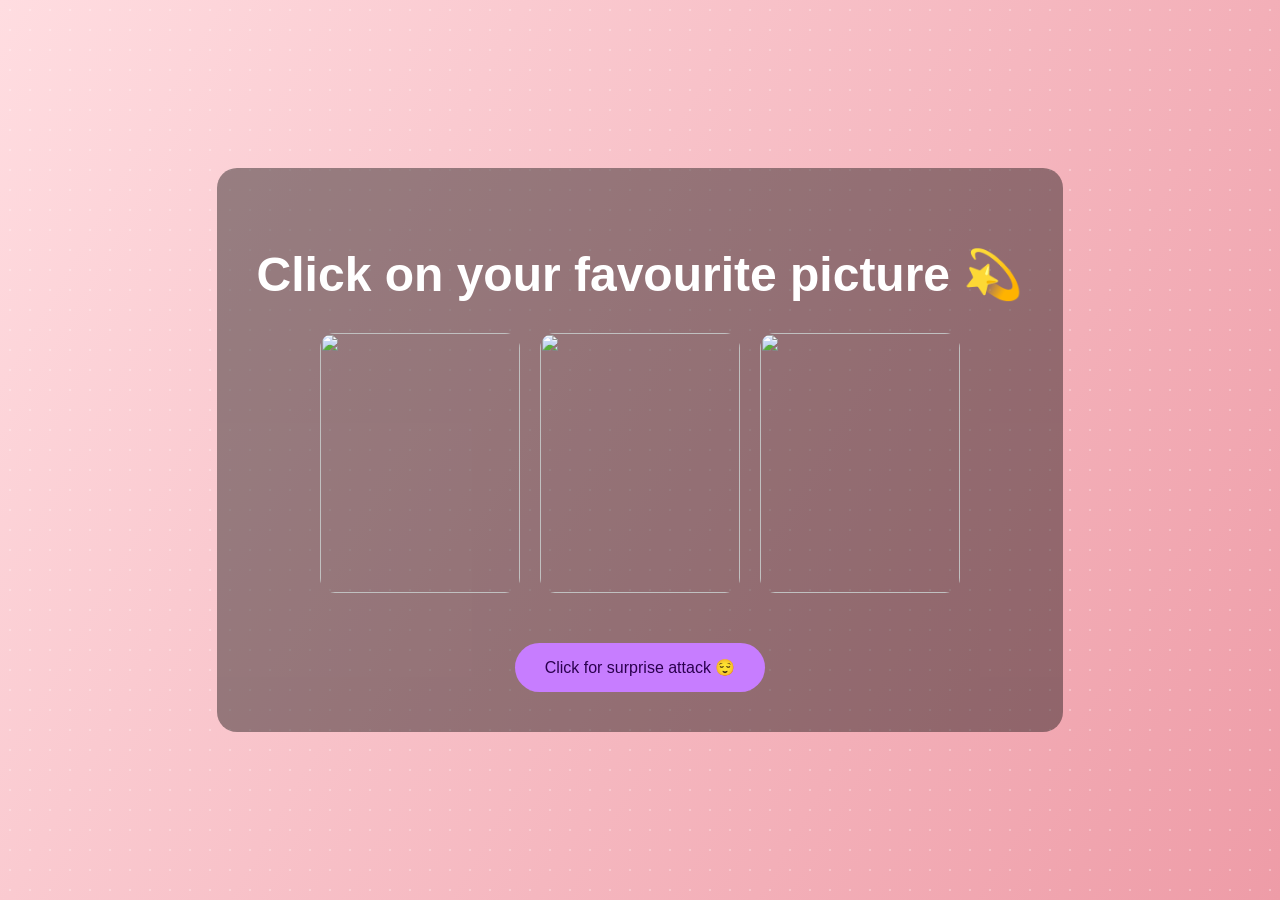
==== page2.html @ 5389acff "Add initial birthday surprise website files" ====
<!DOCTYPE html>
<html lang="en">
<head>
  <meta charset="UTF-8">
  <title>Your Surprise</title>
  <link rel="stylesheet" href="style.css">
</head>
<body>
<audio id="bg-music" src="music/song.mp3" autoplay></audio>
   <div class="confetti"></div>
  <div class="container">
    <h2 class="title">Click on your favourite picture 💫</h2>

    <div class="card-container">
      <div class="card" onclick="flipCard(this)">
        <div class="card-inner">
          <div class="card-front">
            <img src="images/pic1.jpg.jpeg">
          </div>
          <div class="card-back">
            <p>Your smile has a quiet magic. It makes everything feel lighter without even trying.</p>
          </div>
        </div>
      </div>

      <div class="card" onclick="flipCard(this)">
        <div class="card-inner">
          <div class="card-front">
            <img src="images/pic2.jpg.jpeg">
          </div>
          <div class="card-back">
            <p>You have this calm and warmth that makes people feel safe just by being around you.</p>
          </div>
        </div>
      </div>

      <div class="card" onclick="flipCard(this)">
        <div class="card-inner">
          <div class="card-front">
            <img src="images/pic3.jpg.jpeg">
          </div>
          <div class="card-back">
            <p>You are effortlessly special. The kind of person people remember without realizing why.</p>
          </div>
        </div>
      </div>
    </div>

    <button id="finalBtn" onclick="goFinal()">Click for surprise attack 😌</button>
  </div>
<script src="script.js"></script>
  
</body>
</html>
---- style.css ----
body {
  margin: 0;
  height: 100vh;
  font-family: Arial, sans-serif;
  background: linear-gradient(135deg, #3a0ca3, #7209b7, #b5179e);
  display: flex;
  justify-content: center;
  align-items: center;
  color: white;
  text-align: center;
}

.container {
  background: rgba(0, 0, 0, 0.4);
  padding: 40px;
  border-radius: 20px;
  position: relative;
  z-index: 1
}

.title {
  font-size: 48px;
  margin-bottom: 10px;
}

.subtitle {
  font-size: 18px;
  margin-bottom: 30px;
}

button {
  padding: 15px 30px;
  font-size: 16px;
  border: none;
  border-radius: 30px;
  cursor: pointer;
  background: #c77dff;
  color: #2b004f;
}

button:hover {
  background: #e0aaff;
}
.card-container {
  display: flex;
  gap: 20px;
  justify-content: center;
  margin: 30px 0;
  flex-wrap: wrap;
}

.card {
  width: 200px;
  height: 260px;
  perspective: 1000px;
  cursor: pointer;
}

.card-inner {
  width: 100%;
  height: 100%;
  transition: transform 0.8s;
  transform-style: preserve-3d;
}

.card.flipped .card-inner {
  transform: rotateY(180deg);
}

.card-front,
.card-back {
  position: absolute;
  width: 100%;
  height: 100%;
  backface-visibility: hidden;
  border-radius: 15px;
  overflow: hidden;
}

.card-front img {
  width: 100%;
  height: 100%;
  object-fit: cover;
}

.card-back {
  background: rgba(0, 0, 0, 0.7);
  color: white;
  transform: rotateY(180deg);
  display: flex;
  align-items: center;
  justify-content: center;
  padding: 20px;
  font-size: 15px;
}

#finalBtn {
  display: inline-block;
  margin-top: 20px;
}
@keyframes glow {
  0% { text-shadow: 0 0 10px #c77dff; }
  50% { text-shadow: 0 0 25px #e0aaff; }
  100% { text-shadow: 0 0 10px #c77dff; }
}

.title {
  animation: glow 2s infinite;
}
.balloons {
  position: fixed;
  bottom: 0;
  left: 0;
  width: 100%;
  height: 100%;
  overflow: hidden;
  z-index: 0;
}

.balloon {
  position: absolute;
  bottom: -150px;
  width: 40px;
  height: 55px;
  background: rgba(224, 170, 255, 0.8);
  border-radius: 50% 50% 50% 50%;
  animation: floatUp 10s linear infinite;
}

.balloon::after {
  content: "";
  position: absolute;
  width: 2px;
  height: 30px;
  background: rgba(255,255,255,0.6);
  top: 55px;
  left: 50%;
}

@keyframes floatUp {
  0% {
    transform: translateY(0);
    opacity: 0;
  }
  10% {
    opacity: 1;
  }
  100% {
    transform: translateY(-110vh);
    opacity: 0;
  }
}
.balloon-container {
  position: fixed;
  bottom: -100px;
  left: 0;
  width: 100%;
  height: 100%;
  pointer-events: none;
  overflow: hidden;
}

.balloon {
  position: absolute;
  bottom: -100px;
  width: 50px;
  height: 70px;
  background-color: red;
  border-radius: 50%;
  animation: fly 6s linear infinite;
}

@keyframes fly {
  0% {
    transform: translateY(0);
    opacity: 1;
  }
  100% {
    transform: translateY(-120vh);
    opacity: 0;
  }
}
body {
  margin: 0;
  min-height: 100vh;
  background: linear-gradient(120deg, #ffdde1, #ee9ca7);
  font-family: 'Poppins', sans-serif;
  overflow: hidden;
}

.bg-dots span {
  position: absolute;
  width: 8px;
  height: 8px;
  background: rgba(255,255,255,0.6);
  border-radius: 50%;
  animation: float 12s linear infinite;
}

@keyframes float {
  from { transform: translateY(100vh); }
  to { transform: translateY(-10vh); }
}
.confetti {
  position: fixed;
  inset: 0;
  background-image: radial-gradient(#fff 1px, transparent 1px);
  background-size: 20px 20px;
  animation: moveBg 20s linear infinite;
  opacity: 0.3;
  pointer-events: none;
z-index: 0;
}

@keyframes moveBg {
  from { background-position: 0 0; }
  to { background-position: 200px 200px; }
}
.balloons {
  position: fixed;
  inset: 0;
  overflow: hidden;
}

.heart-balloon {
  position: absolute;
  width: 40px;
  height: 40px;
  background: red;
  transform: rotate(-45deg);
  animation: rise 10s linear infinite;
}

.heart-balloon::before,
.heart-balloon::after {
  content: '';
  position: absolute;
  width: 40px;
  height: 40px;
  background: red;
  border-radius: 50%;
}

.heart-balloon::before {
  top: -20px;
  left: 0;
}

.heart-balloon::after {
  left: 20px;
  top: 0;
}

@keyframes rise {
  from {
    bottom: -10%;
    opacity: 0;
  }
  to {
    bottom: 110%;
    opacity: 1;
  }
}
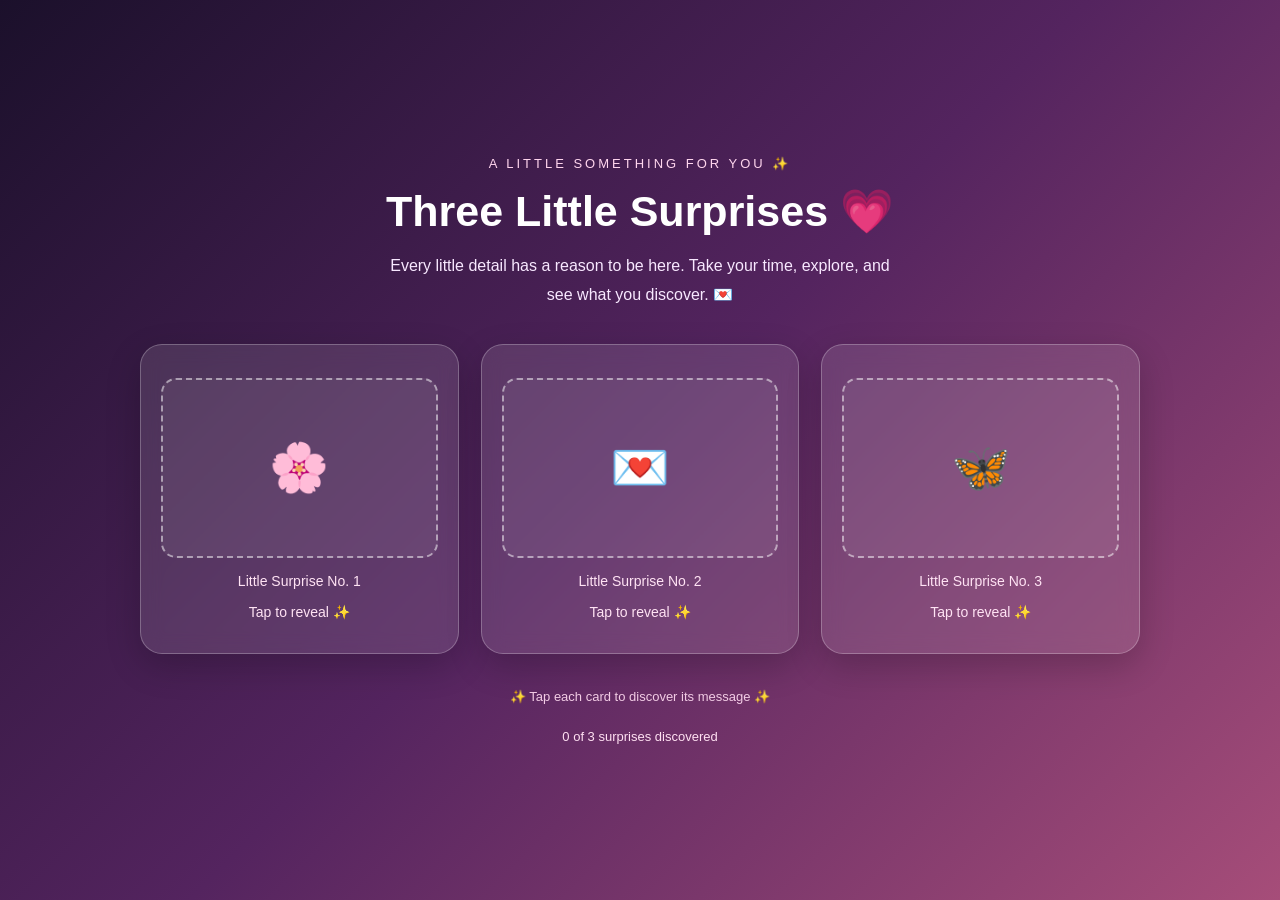
==== commit 31e063ac: "Redesign interactive surprise page" ====
--- a/page2.html
+++ b/page2.html
@@ -1,54 +1,318 @@
 <!DOCTYPE html>
 <html lang="en">
 <head>
-  <meta charset="UTF-8">
-  <title>Your Surprise</title>
-  <link rel="stylesheet" href="style.css">
+    <meta charset="UTF-8">
+    <meta name="viewport" content="width=device-width, initial-scale=1.0">
+
+    <title>A Few Little Things 💗</title>
+
+    <link rel="stylesheet" href="style.css">
+
+    <style>
+        * {
+            box-sizing: border-box;
+        }
+
+        body {
+            min-height: 100vh;
+            margin: 0;
+            padding: 35px 18px;
+            font-family: "Segoe UI", sans-serif;
+            color: #fff;
+            text-align: center;
+            background: linear-gradient(
+                135deg,
+                #1b102b,
+                #54245f,
+                #a64d79
+            );
+        }
+
+        .page {
+            width: min(100%, 1000px);
+            margin: auto;
+            position: relative;
+            z-index: 1;
+        }
+
+        .eyebrow {
+            color: #ffd6ee;
+            font-size: 13px;
+            letter-spacing: 3px;
+            text-transform: uppercase;
+        }
+
+        h1 {
+            font-size: clamp(28px, 6vw, 43px);
+            margin: 15px 0;
+        }
+
+        .intro {
+            max-width: 520px;
+            margin: 0 auto 35px;
+            line-height: 1.8;
+            color: #f8e8ff;
+        }
+
+        .cards {
+            display: grid;
+            grid-template-columns: repeat(3, minmax(0, 1fr));
+            gap: 22px;
+            margin: 35px 0;
+        }
+
+        .photo-card {
+            height: 310px;
+            perspective: 1000px;
+            cursor: pointer;
+            border-radius: 22px;
+            outline-offset: 5px;
+        }
+
+        .card-inner {
+            height: 100%;
+            width: 100%;
+            position: relative;
+            transition: transform 0.7s ease;
+            transform-style: preserve-3d;
+        }
+
+        .photo-card.flipped .card-inner {
+            transform: rotateY(180deg);
+        }
+
+        .front,
+        .back {
+            position: absolute;
+            inset: 0;
+            overflow: hidden;
+            border-radius: 22px;
+            border: 1px solid rgba(255, 255, 255, 0.25);
+            backface-visibility: hidden;
+            -webkit-backface-visibility: hidden;
+            box-shadow: 0 12px 35px rgba(0, 0, 0, 0.2);
+        }
+
+        .front {
+            display: flex;
+            flex-direction: column;
+            justify-content: center;
+            align-items: center;
+            gap: 15px;
+            padding: 20px;
+            background: rgba(255, 255, 255, 0.11);
+            backdrop-filter: blur(10px);
+        }
+
+        .photo-placeholder {
+            width: 100%;
+            height: 180px;
+            border: 2px dashed rgba(255, 255, 255, 0.5);
+            border-radius: 15px;
+            display: grid;
+            place-items: center;
+            font-size: 48px;
+            background: rgba(255, 255, 255, 0.06);
+        }
+
+        .front p {
+            margin: 0;
+            font-size: 14px;
+            color: #ffe3f4;
+        }
+
+        .back {
+            transform: rotateY(180deg);
+            display: flex;
+            align-items: center;
+            justify-content: center;
+            padding: 25px;
+            background: linear-gradient(145deg, #754477, #482449);
+        }
+
+        .back p {
+            font-size: 16px;
+            line-height: 1.9;
+        }
+
+        .card-number {
+            display: block;
+            font-size: 12px;
+            letter-spacing: 2px;
+            color: #ffd6ee;
+            margin-bottom: 14px;
+        }
+
+        .instruction {
+            font-size: 13px;
+            color: #f3cde6;
+            margin: 25px 0;
+        }
+
+        #finalBtn {
+            display: none;
+            margin: 10px auto 0;
+            padding: 14px 25px;
+            border: none;
+            border-radius: 30px;
+            background: #fff0f8;
+            color: #71365f;
+            font-weight: bold;
+            font-size: 15px;
+            cursor: pointer;
+            transition: transform 0.2s ease;
+        }
+
+        #finalBtn:hover {
+            transform: translateY(-3px);
+        }
+
+        #progress {
+            color: #ffe0f2;
+            font-size: 13px;
+            margin-top: 20px;
+        }
+
+        @media (max-width: 700px) {
+            .cards {
+                grid-template-columns: 1fr;
+                max-width: 340px;
+                margin: 30px auto;
+            }
+
+            .photo-card {
+                height: 290px;
+            }
+
+            .photo-placeholder {
+                height: 165px;
+            }
+        }
+
+        @media (prefers-reduced-motion: reduce) {
+            .card-inner {
+                transition: none;
+            }
+        }
+    </style>
 </head>
+
 <body>
-<audio id="bg-music" src="music/song.mp3" autoplay></audio>
-   <div class="confetti"></div>
-  <div class="container">
-    <h2 class="title">Click on your favourite picture 💫</h2>
-
-    <div class="card-container">
-      <div class="card" onclick="flipCard(this)">
-        <div class="card-inner">
-          <div class="card-front">
-            <img src="images/pic1.jpg.jpeg">
-          </div>
-          <div class="card-back">
-            <p>Your smile has a quiet magic. It makes everything feel lighter without even trying.</p>
-          </div>
+
+    <main class="page">
+
+        <p class="eyebrow">A little something for you ✨</p>
+
+        <h1>Three Little Surprises 💗</h1>
+
+        <p class="intro">
+            Every little detail has a reason to be here.
+            Take your time, explore, and see what you discover. 💌
+        </p>
+
+        <div class="cards">
+
+            <div class="photo-card"
+                 role="button"
+                 tabindex="0"
+                 aria-label="Reveal surprise one"
+                 aria-pressed="false"
+                 onclick="flipCard(this)"
+                 onkeydown="handleCardKey(event, this)">
+
+                <div class="card-inner">
+                    <div class="front">
+                        <div class="photo-placeholder" aria-hidden="true">🌸</div>
+                        <p>Little Surprise No. 1</p>
+                        <p>Tap to reveal ✨</p>
+                    </div>
+
+                    <div class="back">
+                        <p>
+                            <span class="card-number">01 · A LITTLE NOTE</span>
+                            Some surprises are best discovered
+                            one little moment at a time. 💗
+                        </p>
+                    </div>
+                </div>
+            </div>
+
+            <div class="photo-card"
+                 role="button"
+                 tabindex="0"
+                 aria-label="Reveal surprise two"
+                 aria-pressed="false"
+                 onclick="flipCard(this)"
+                 onkeydown="handleCardKey(event, this)">
+
+                <div class="card-inner">
+                    <div class="front">
+                        <div class="photo-placeholder" aria-hidden="true">💌</div>
+                        <p>Little Surprise No. 2</p>
+                        <p>Tap to reveal ✨</p>
+                    </div>
+
+                    <div class="back">
+                        <p>
+                            <span class="card-number">02 · A LITTLE THOUGHT</span>
+                            Even the smallest details can make
+                            a day feel a little more special. 🌷
+                        </p>
+                    </div>
+                </div>
+            </div>
+
+            <div class="photo-card"
+                 role="button"
+                 tabindex="0"
+                 aria-label="Reveal surprise three"
+                 aria-pressed="false"
+                 onclick="flipCard(this)"
+                 onkeydown="handleCardKey(event, this)">
+
+                <div class="card-inner">
+                    <div class="front">
+                        <div class="photo-placeholder" aria-hidden="true">🦋</div>
+                        <p>Little Surprise No. 3</p>
+                        <p>Tap to reveal ✨</p>
+                    </div>
+
+                    <div class="back">
+                        <p>
+                            <span class="card-number">03 · ONE MORE THING</span>
+                            There's still a little more waiting
+                            for you beyond these cards. 🎀
+                        </p>
+                    </div>
+                </div>
+            </div>
+
         </div>
-      </div>
-
-      <div class="card" onclick="flipCard(this)">
-        <div class="card-inner">
-          <div class="card-front">
-            <img src="images/pic2.jpg.jpeg">
-          </div>
-          <div class="card-back">
-            <p>You have this calm and warmth that makes people feel safe just by being around you.</p>
-          </div>
-        </div>
-      </div>
-
-      <div class="card" onclick="flipCard(this)">
-        <div class="card-inner">
-          <div class="card-front">
-            <img src="images/pic3.jpg.jpeg">
-          </div>
-          <div class="card-back">
-            <p>You are effortlessly special. The kind of person people remember without realizing why.</p>
-          </div>
-        </div>
-      </div>
-    </div>
-
-    <button id="finalBtn" onclick="goFinal()">Click for surprise attack 😌</button>
-  </div>
-<script src="script.js"></script>
-  
+
+        <p class="instruction">
+            ✨ Tap each card to discover its message ✨
+        </p>
+
+        <p id="progress" aria-live="polite">
+            0 of 3 surprises discovered
+        </p>
+
+        <button id="finalBtn" onclick="goFinal()">
+            Continue to the next surprise 💝
+        </button>
+
+    </main>
+
+    <script src="script.js"></script>
+
+    <script>
+        function handleCardKey(event, card) {
+            if (event.key === "Enter" || event.key === " ") {
+                event.preventDefault();
+                flipCard(card);
+            }
+        }
+    </script>
+
 </body>
 </html>
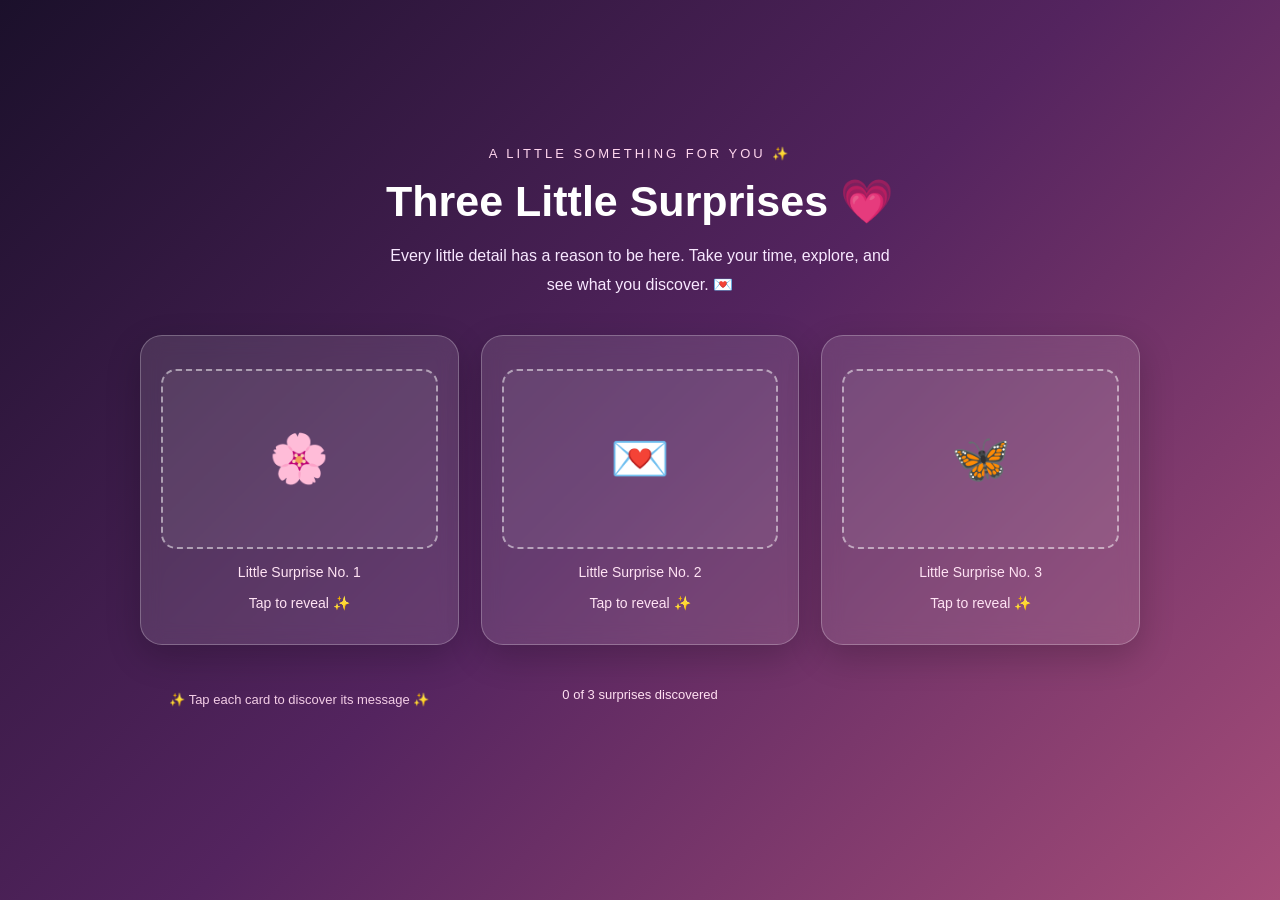
==== commit 47b11cfe: "Update page2.html" ====
--- a/page2.html
+++ b/page2.html
@@ -15,6 +15,9 @@
 
         body {
             min-height: 100vh;
+            height: auto;
+            overflow-x: hidden;
+            overflow-y: auto;
             margin: 0;
             padding: 35px 18px;
             font-family: "Segoe UI", sans-serif;
@@ -60,14 +63,54 @@
             gap: 22px;
             margin: 35px 0;
         }
-
-        .photo-card {
-            height: 310px;
-            perspective: 1000px;
-            cursor: pointer;
-            border-radius: 22px;
-            outline-offset: 5px;
-        }
+/* Each card and its appreciation line */
+.photo-item {
+    min-width: 0;
+    display: flex;
+    flex-direction: column;
+    align-items: stretch;
+}
+
+/* Appreciation line stays hidden until the card flips */
+.appreciation-line {
+    opacity: 0;
+    max-height: 0;
+    overflow: hidden;
+    margin: 0;
+    padding: 0 5px;
+    color: #ffe3f4;
+    font-size: 15px;
+    line-height: 1.8;
+    transform: translateY(-8px);
+    transition:
+        opacity 0.6s ease,
+        transform 0.6s ease,
+        max-height 0.6s ease,
+        margin 0.6s ease;
+}
+
+/* Soft reveal */
+.photo-item.revealed .appreciation-line {
+    opacity: 1;
+    max-height: 220px;
+    margin-top: 16px;
+    transform: translateY(0);
+}
+
+@media (prefers-reduced-motion: reduce) {
+    .appreciation-line {
+        transition: none;
+    }
+}
+       .photo-card {
+    position: relative;
+    z-index: 1;
+    height: 310px;
+    perspective: 1000px;
+    cursor: pointer;
+    border-radius: 22px;
+    outline-offset: 5px;
+}
 
         .card-inner {
             height: 100%;
@@ -194,10 +237,146 @@
                 transition: none;
             }
         }
+        /* Floating hearts and sakura flowers */
+
+.floating-hearts {
+    position: fixed;
+    inset: 0;
+    overflow: hidden;
+    pointer-events: none;
+    z-index: 0;
+}
+
+.floating-hearts span {
+    position: absolute;
+    bottom: -50px;
+    font-size: var(--size, 24px);
+    animation: floatUp var(--duration, 12s) linear infinite;
+    animation-delay: var(--delay, 0s);
+    opacity: 0;
+    user-select: none;
+}
+
+.floating-hearts span:nth-child(1) {
+    left: 7%;
+    --size: 22px;
+    --duration: 11s;
+    --delay: 0s;
+}
+
+.floating-hearts span:nth-child(2) {
+    left: 20%;
+    --size: 34px;
+    --duration: 14s;
+    --delay: 3s;
+}
+
+.floating-hearts span:nth-child(3) {
+    left: 35%;
+    --size: 18px;
+    --duration: 10s;
+    --delay: 1s;
+}
+
+.floating-hearts span:nth-child(4) {
+    left: 48%;
+    --size: 30px;
+    --duration: 13s;
+    --delay: 5s;
+}
+
+.floating-hearts span:nth-child(5) {
+    left: 62%;
+    --size: 24px;
+    --duration: 12s;
+    --delay: 2s;
+}
+
+.floating-hearts span:nth-child(6) {
+    left: 76%;
+    --size: 38px;
+    --duration: 15s;
+    --delay: 6s;
+}
+
+.floating-hearts span:nth-child(7) {
+    left: 90%;
+    --size: 20px;
+    --duration: 11s;
+    --delay: 4s;
+}
+
+.floating-hearts span:nth-child(8) {
+    left: 14%;
+    --size: 28px;
+    --duration: 13s;
+    --delay: 7s;
+}
+
+.floating-hearts span:nth-child(9) {
+    left: 43%;
+    --size: 19px;
+    --duration: 10s;
+    --delay: 8s;
+}
+
+.floating-hearts span:nth-child(10) {
+    left: 70%;
+    --size: 32px;
+    --duration: 14s;
+    --delay: 9s;
+}
+
+.floating-hearts span:nth-child(11) {
+    left: 28%;
+    --size: 24px;
+    --duration: 12s;
+    --delay: 10s;
+}
+
+.floating-hearts span:nth-child(12) {
+    left: 84%;
+    --size: 27px;
+    --duration: 13s;
+    --delay: 11s;
+}
+        @keyframes floatUp {
+    0% {
+        transform: translateY(0) rotate(0deg);
+        opacity: 0;
+    }
+
+    10% {
+        opacity: 0.8;
+    }
+
+    80% {
+        opacity: 0.7;
+    }
+
+    100% {
+        transform: translateY(-115vh) rotate(25deg);
+        opacity: 0;
+    }
+}
     </style>
 </head>
 
 <body>
+ <div class="floating-hearts" aria-hidden="true">
+    <span>💗</span>
+    <span>🌸</span>
+    <span>💜</span>
+    <span>🌸</span>
+    <span>💕</span>
+    <span>🌸</span>
+    <span>✨</span>
+    <span>💖</span>
+    <span>🌸</span>
+    <span>💗</span>
+    <span>🌸</span>
+    <span>💜</span>
+</div>   
 
     <main class="page">
 
@@ -211,7 +390,8 @@
         </p>
 
         <div class="cards">
-
+<div class="photo-item">
+    
             <div class="photo-card"
                  role="button"
                  tabindex="0"
@@ -227,7 +407,7 @@
                         <p>Tap to reveal ✨</p>
                     </div>
 
-                    <div class="back">
+                                       <div class="back">
                         <p>
                             <span class="card-number">01 · A LITTLE NOTE</span>
                             Some surprises are best discovered
@@ -237,6 +417,16 @@
                 </div>
             </div>
 
+            <p class="appreciation-line">
+                There's something so beautiful about this picture—the
+                way your eyes are closed, your hair softly falls across
+                your face, and that gentle smile makes the whole moment
+                feel so naturally lovely. You don't even have to try;
+                there's a quiet beauty in the way you simply are. 💚🌸
+            </p>
+        </div>
+
+        <div class="photo-item">
             <div class="photo-card"
                  role="button"
                  tabindex="0"
@@ -244,7 +434,6 @@
                  aria-pressed="false"
                  onclick="flipCard(this)"
                  onkeydown="handleCardKey(event, this)">
-
                 <div class="card-inner">
                     <div class="front">
                         <div class="photo-placeholder" aria-hidden="true">💌</div>
@@ -252,7 +441,7 @@
                         <p>Tap to reveal ✨</p>
                     </div>
 
-                    <div class="back">
+                                        <div class="back">
                         <p>
                             <span class="card-number">02 · A LITTLE THOUGHT</span>
                             Even the smallest details can make
@@ -262,6 +451,17 @@
                 </div>
             </div>
 
+            <p class="appreciation-line">
+                It's the little things in these pictures that make them
+                so lovely—the way your hair frames your face, the tiny
+                bindi above your eyes, and those beautiful brown eyes
+                that seem to hold so much expression. Every picture
+                shows a different little detail, and somehow, each one
+                makes you just as lovely in its own way. 🤎🌷
+            </p>
+        </div>
+
+        <div class="photo-item">
             <div class="photo-card"
                  role="button"
                  tabindex="0"
@@ -276,7 +476,6 @@
                         <p>Little Surprise No. 3</p>
                         <p>Tap to reveal ✨</p>
                     </div>
-
                     <div class="back">
                         <p>
                             <span class="card-number">03 · ONE MORE THING</span>
@@ -287,6 +486,14 @@
                 </div>
             </div>
 
+            <p class="appreciation-line">
+                The deep red saree, those two little strands of hair
+                framing your face, and the way you look straight at
+                the camera give this picture such a beautiful mix of
+                grace and confidence. There's something especially
+                lovely about your expression here—it feels calm,
+                self-assured, and completely your own. ❤️✨
+            </p>
         </div>
 
         <p class="instruction">
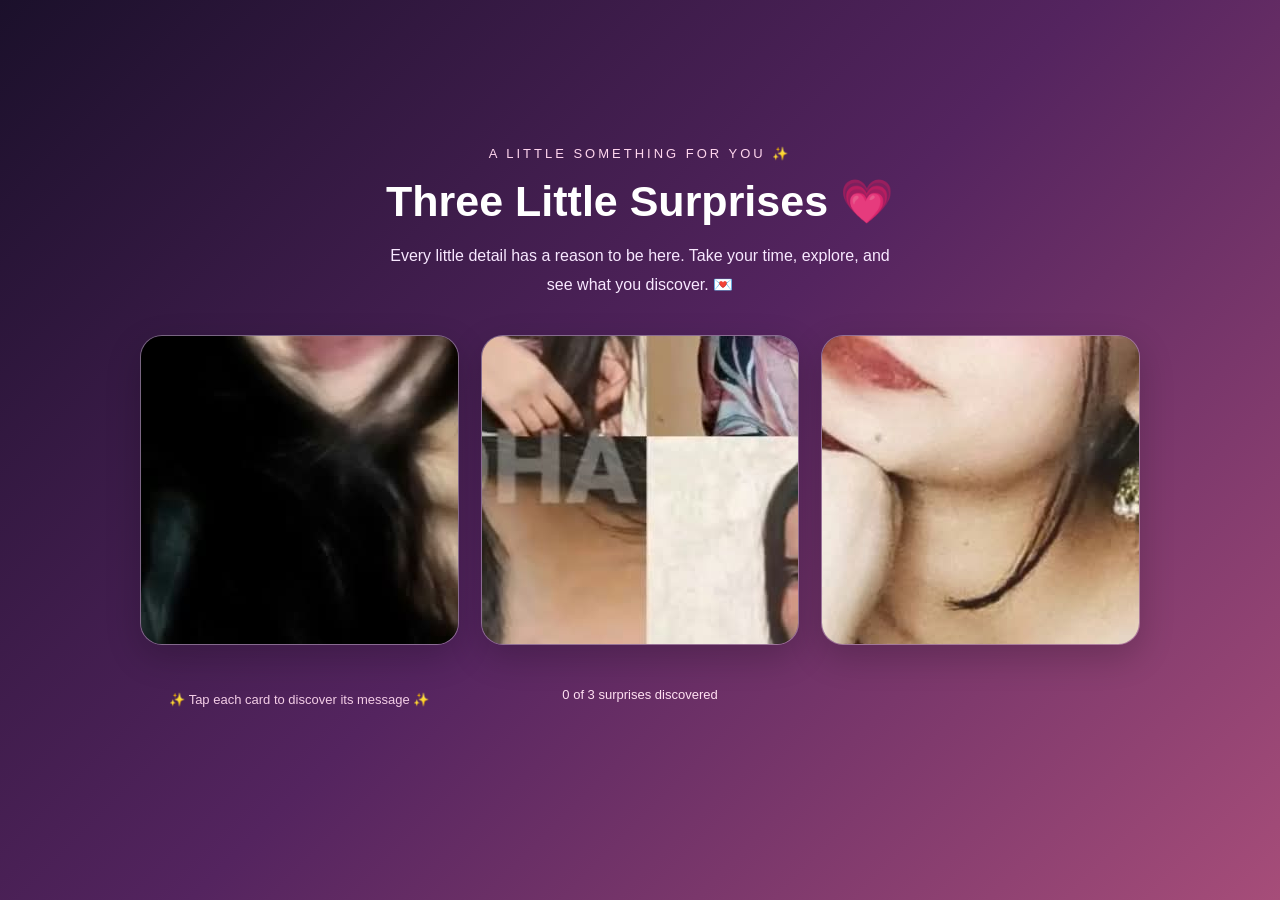
==== commit 5dacf4e5: "Update page2.html" ====
--- a/page2.html
+++ b/page2.html
@@ -402,7 +402,7 @@
 
                 <div class="card-inner">
                     <div class="front">
-                        <div class="photo-placeholder" aria-hidden="true">🌸</div>
+                        <img src="pic1.jpeg" alt="Birthday surprise photo 1" class="surprise-photo">
                         <p>Little Surprise No. 1</p>
                         <p>Tap to reveal ✨</p>
                     </div>
@@ -436,7 +436,7 @@
                  onkeydown="handleCardKey(event, this)">
                 <div class="card-inner">
                     <div class="front">
-                        <div class="photo-placeholder" aria-hidden="true">💌</div>
+                        <img src="pic2.jpeg" alt="Birthday surprise photo 2" class="surprise-photo">
                         <p>Little Surprise No. 2</p>
                         <p>Tap to reveal ✨</p>
                     </div>
@@ -472,7 +472,7 @@
 
                 <div class="card-inner">
                     <div class="front">
-                        <div class="photo-placeholder" aria-hidden="true">🦋</div>
+                        <img src="pic3.jpeg" alt="Birthday surprise photo 3" class="surprise-photo">
                         <p>Little Surprise No. 3</p>
                         <p>Tap to reveal ✨</p>
                     </div>
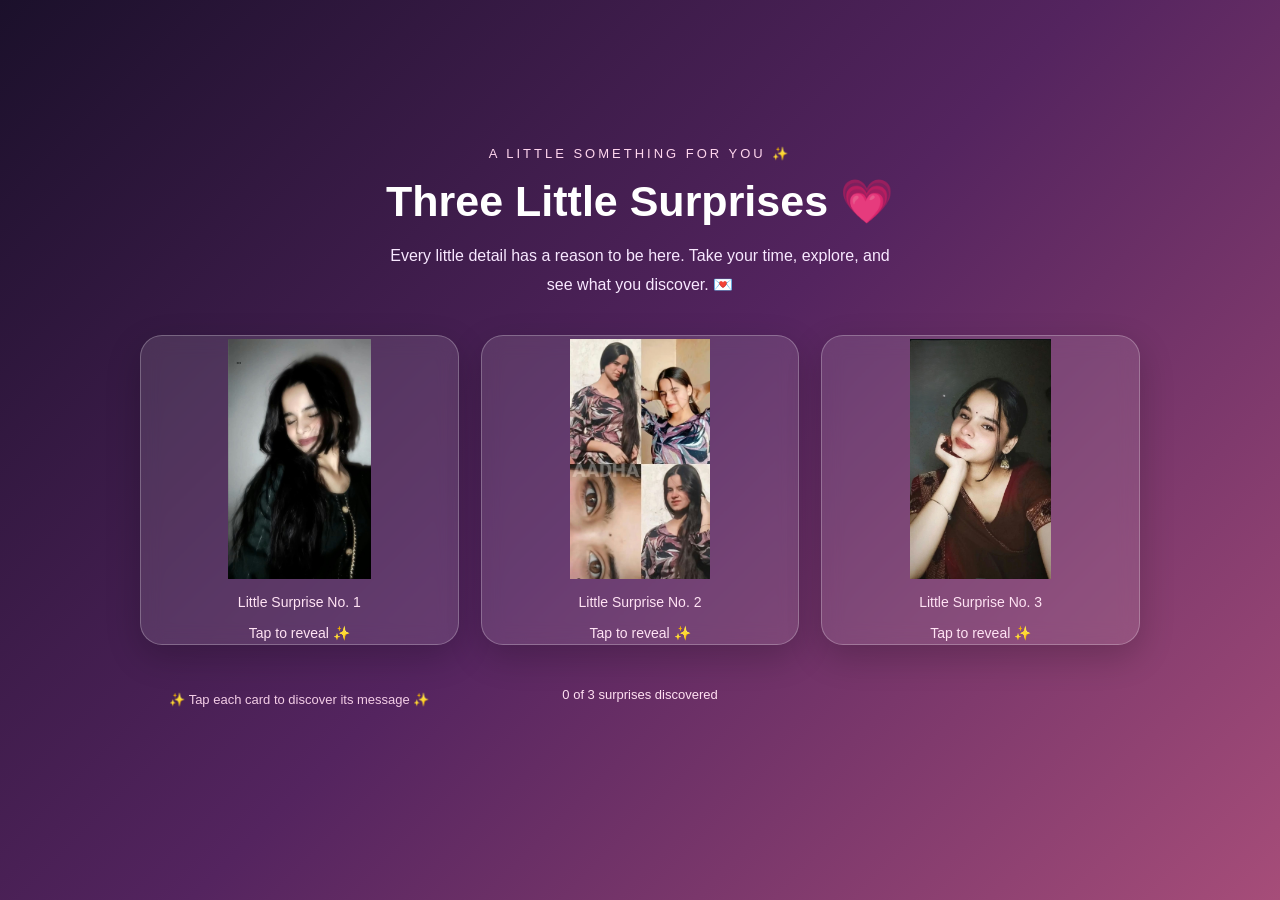
==== commit 4b03ed47: "Update page2.html" ====
--- a/page2.html
+++ b/page2.html
@@ -511,7 +511,35 @@
     </main>
 
     <script src="script.js"></script>
-
+<script>
+(function () {
+    const started = sessionStorage.getItem("birthdayMusicStarted");
+
+    if (started !== "yes") return;
+
+    const audio = new Audio("alfaaz.mp3");
+    const savedTime = Number(
+        sessionStorage.getItem("birthdayMusicTime") || 72
+    );
+
+    audio.addEventListener("loadedmetadata", () => {
+        audio.currentTime = savedTime;
+        audio.play().catch(() => {
+            console.log("Tap the page to resume music.");
+        });
+    }, { once: true });
+
+    audio.addEventListener("timeupdate", () => {
+        sessionStorage.setItem("birthdayMusicTime", audio.currentTime);
+    });
+
+    window.addEventListener("pagehide", () => {
+        sessionStorage.setItem("birthdayMusicTime", audio.currentTime);
+    });
+
+    window.birthdayAudio = audio;
+})();
+</script>
     <script>
         function handleCardKey(event, card) {
             if (event.key === "Enter" || event.key === " ") {
--- a/style.css
+++ b/style.css
@@ -261,3 +261,12 @@
     opacity: 1;
   }
 }
+/* Birthday surprise photos */
+.surprise-photo {
+    display: block;
+    width: 100%;
+    height: 240px;
+    object-fit: contain;
+    border-radius: 8px;
+    margin: 0 auto;
+}
